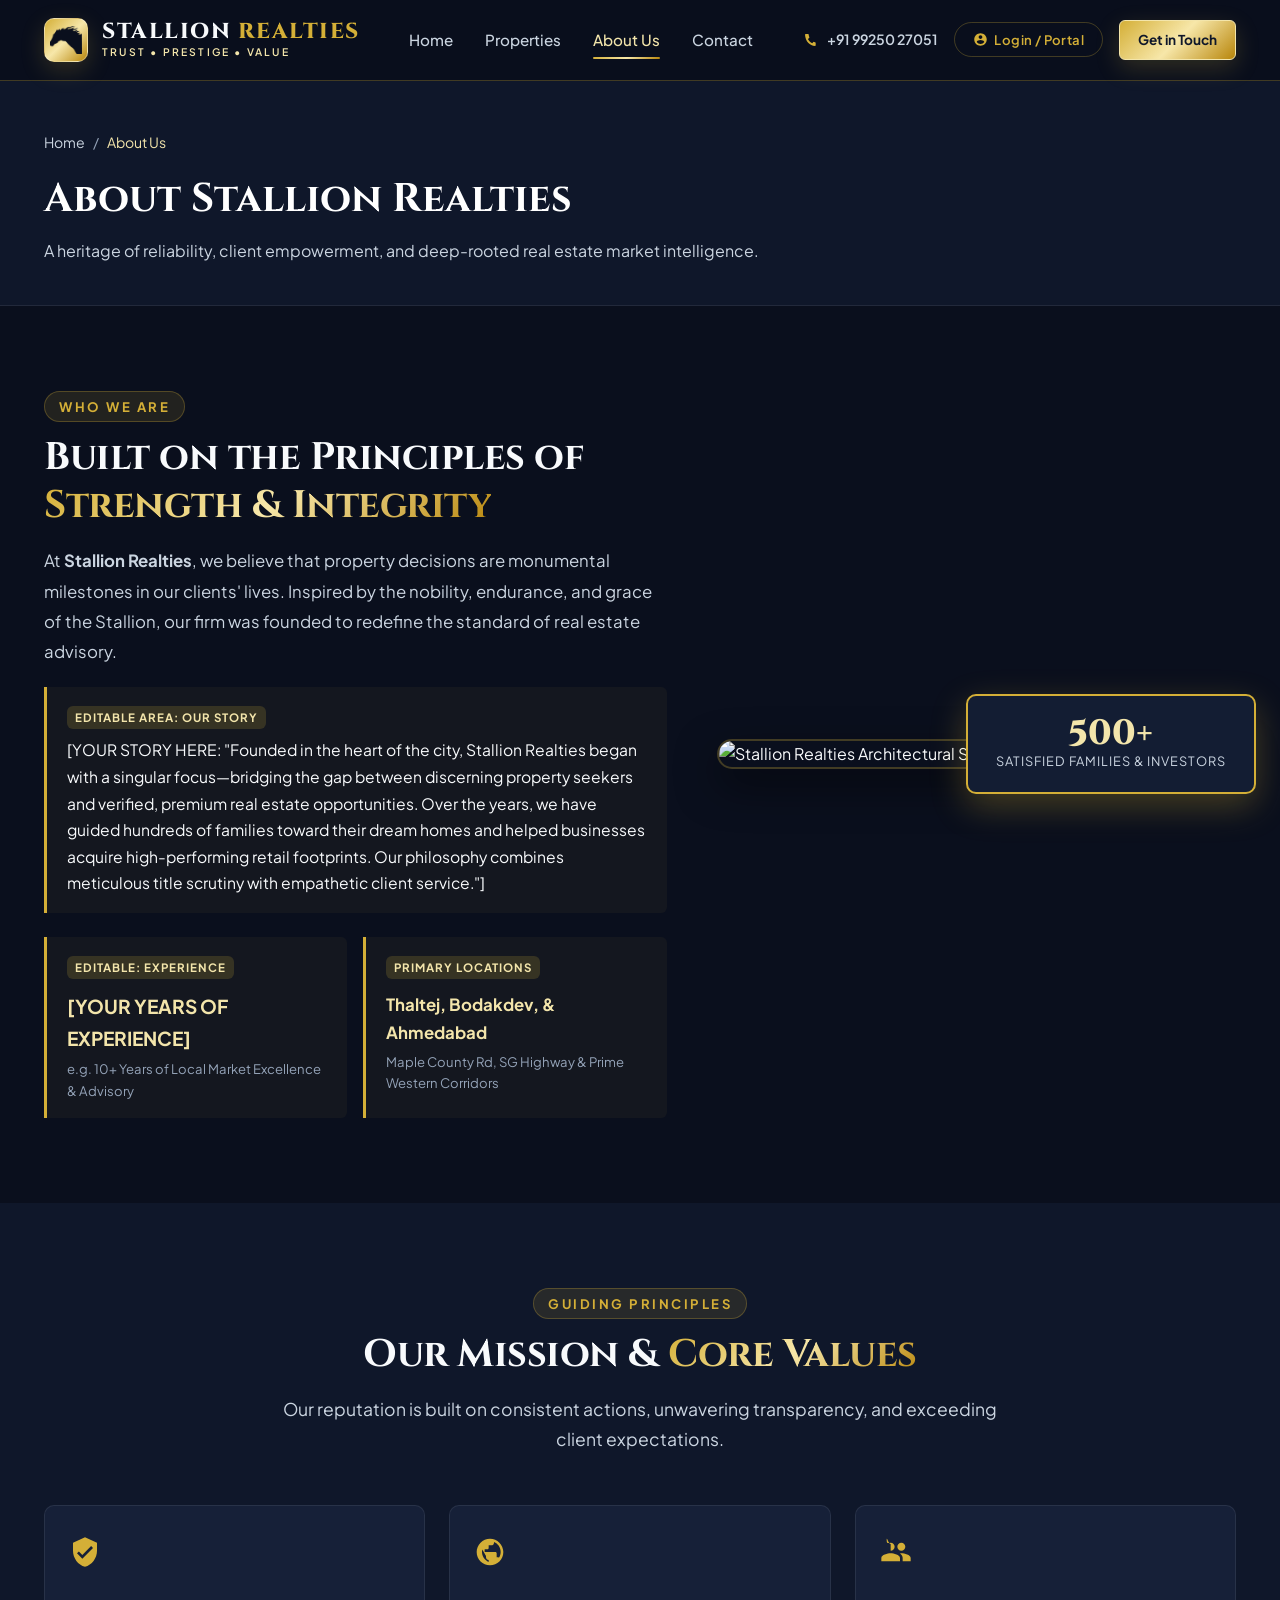
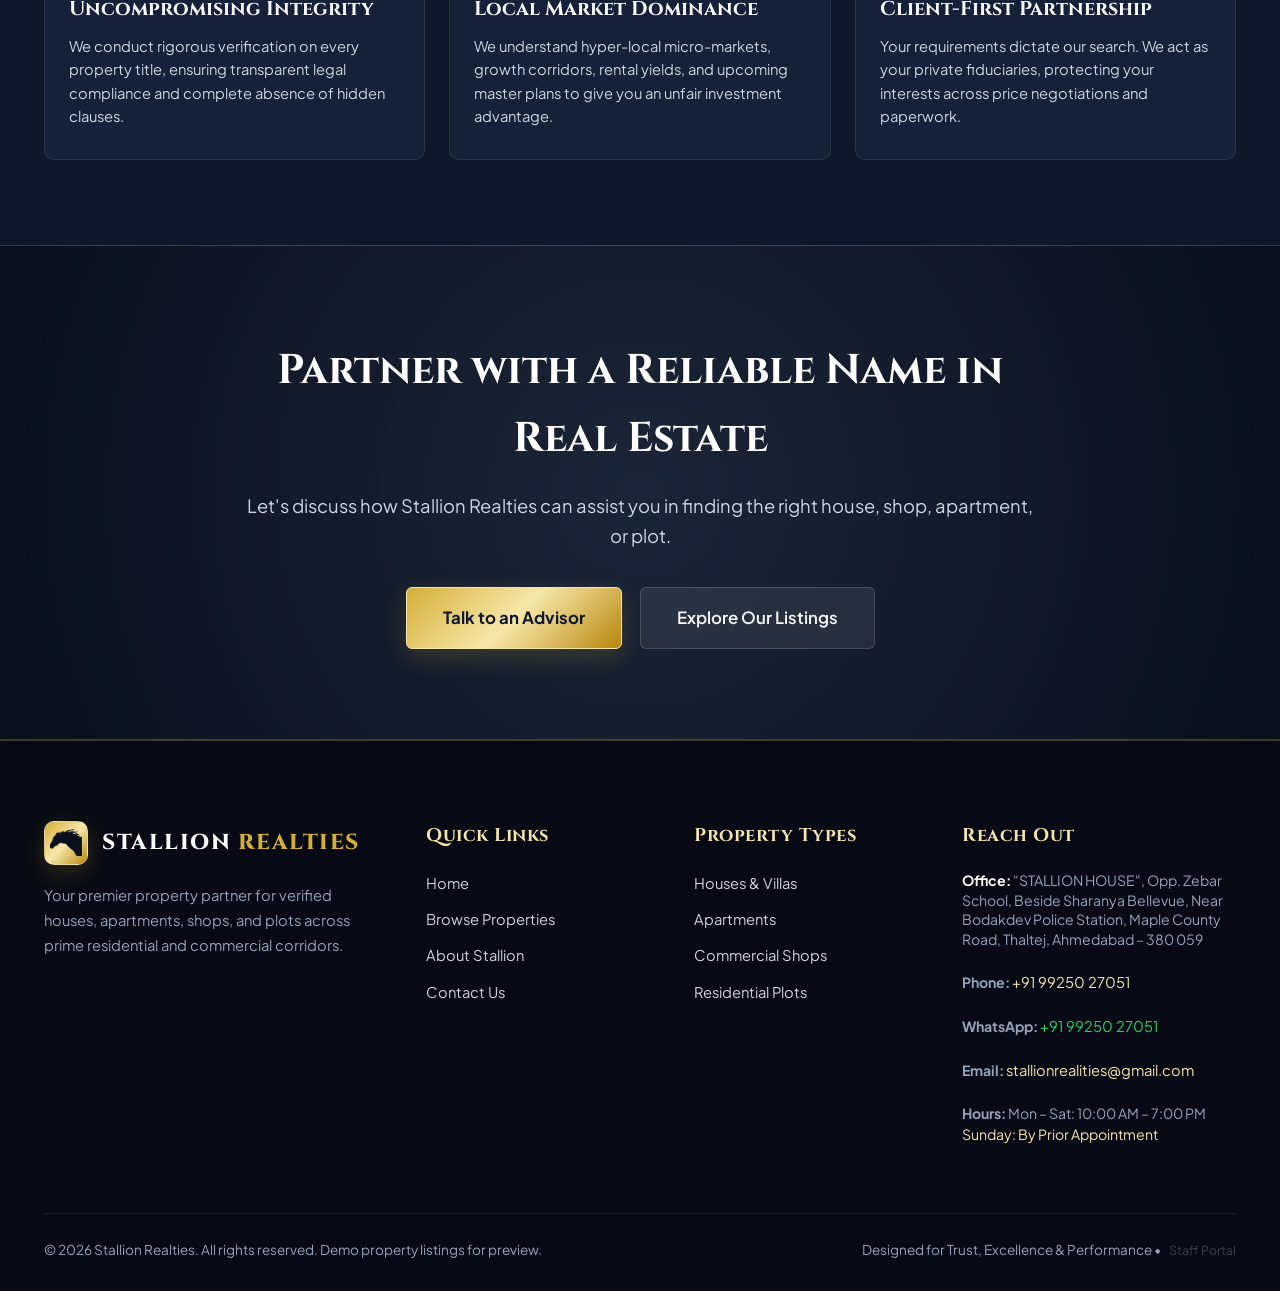
==== about.html @ 2c4fdf72 "Initial commit: Stallion Realties website and admin portal" ====
<!DOCTYPE html>
<html lang="en">
<head>
  <meta charset="UTF-8" />
  <meta name="viewport" content="width=device-width, initial-scale=1.0" />
  <title>About Us | Stallion Realties - Prestige & Trust in Real Estate</title>
  <meta name="description" content="Learn more about Stallion Realties, our founding mission, client-first values, and local real estate advisory expertise across prime residential and commercial sectors." />
  
  <link rel="stylesheet" href="css/style.css" />
  <link rel="stylesheet" href="css/responsive.css" />
</head>
<body>

  <!-- ========================================================================
       SITE HEADER / NAVIGATION
       ======================================================================== -->
  <header class="site-header">
    <div class="container header-inner">
      <a href="index.html" class="brand-logo" aria-label="Stallion Realties Home">
        <div class="logo-crest"><img src="assets/images/stallion-horse-black-clean.png" alt="Stallion Realties Horse Logo" class="logo-horse-img" /></div>
        <div class="brand-text-wrap">
          <span class="brand-name">Stallion <span>Realties</span></span>
          <span class="brand-tagline">Trust &bull; Prestige &bull; Value</span>
        </div>
      </a>

      <nav class="nav-menu" aria-label="Main Navigation">
        <a href="index.html" class="nav-link">Home</a>
        <a href="properties.html" class="nav-link">Properties</a>
        <a href="about.html" class="nav-link active">About Us</a>
        <a href="contact.html" class="nav-link">Contact</a>
      </nav>

      <div class="nav-actions">
        <a href="tel:+919925027051" class="header-phone" title="Call Stallion Realties">
          <svg viewBox="0 0 24 24"><path d="M20.01 15.38c-1.23 0-2.42-.2-3.53-.56a.977.977 0 00-1.01.24l-1.57 1.97c-2.83-1.44-5.15-3.75-6.59-6.59l1.97-1.57c.28-.27.36-.67.25-1.02A11.36 11.36 0 018.57 3.99c.07-.55-.38-1-.94-1H4.03c-.56 0-1.03.45-1 1.01C3.6 13.9 10.1 20.4 18.01 20.97c.56.03 1.01-.44 1.01-1v-3.59c0-.56-.45-1-1.01-1z"/></svg>
          <span>+91 99250 27051</span>
        </a>

        <div id="navAuthMount" style="display: inline-flex; align-items: center;"></div>

        <a href="contact.html" class="btn btn-gold btn-sm">
          Get in Touch
        </a>

        <button class="mobile-toggle" aria-label="Open mobile menu">
          <svg viewBox="0 0 24 24"><path d="M3 18h18v-2H3v2zm0-5h18v-2H3v2zm0-7v2h18V6H3z"/></svg>
        </button>
      </div>
    </div>
  </header>

  <!-- Mobile Off-Canvas Drawer -->
  <div class="drawer-overlay"></div>
  <aside class="mobile-drawer" aria-label="Mobile Navigation Drawer">
    <div class="drawer-header">
      <div class="brand-text-wrap">
        <span class="brand-name">Stallion <span>Realties</span></span>
        <span class="brand-tagline">Property Advisory</span>
      </div>
      <button class="drawer-close" aria-label="Close menu">
        <svg width="24" height="24" viewBox="0 0 24 24" fill="currentColor"><path d="M19 6.41L17.59 5 12 10.59 6.41 5 5 6.41 10.59 12 5 17.59 6.41 19 12 13.41 17.59 19 19 17.59 13.41 12z"/></svg>
      </button>
    </div>

    <nav class="drawer-links">
      <a href="index.html" class="drawer-link">Home</a>
      <a href="properties.html" class="drawer-link">Properties</a>
      <a href="about.html" class="drawer-link active">About Us</a>
      <a href="contact.html" class="drawer-link">Contact</a>
    </nav>

    <div style="margin-top: auto; padding-top: 20px; border-top: 1px solid rgba(255,255,255,0.08);">
      <a href="tel:+919925027051" class="btn btn-secondary" style="width: 100%; margin-bottom: 12px;">
        Call +91 99250 27051
      </a>
      <a href="contact.html" class="btn btn-gold" style="width: 100%;">
        Send Enquiry
      </a>
    </div>
  </aside>

  <main>
    <!-- ======================================================================
         PAGE HERO
         ====================================================================== -->
    <div class="page-hero-compact">
      <div class="container">
        <nav style="display: flex; gap: 8px; font-size: 0.88rem; color: var(--text-muted); margin-bottom: 12px;">
          <a href="index.html" style="color: var(--text-secondary);">Home</a>
          <span>/</span>
          <span style="color: var(--gold-light);">About Us</span>
        </nav>
        <h1 style="font-family: var(--font-serif); font-size: 2.5rem; font-weight: 700; color: #fff;">
          About <span class="text-gold">Stallion Realties</span>
        </h1>
        <p style="color: var(--text-secondary); max-width: 720px; margin-top: 6px;">
          A heritage of reliability, client empowerment, and deep-rooted real estate market intelligence.
        </p>
      </div>
    </div>

    <!-- ======================================================================
         FOUNDING STORY & EDITABLE AREAS
         ====================================================================== -->
    <section class="section">
      <div class="container">
        <div class="about-hero-grid">
          <!-- Text Content -->
          <div>
            <span class="section-tag">Who We Are</span>
            <h2 class="section-title">
              Built on the Principles of <span class="text-gold">Strength &amp; Integrity</span>
            </h2>
            <p style="font-size: 1.05rem; color: var(--text-secondary); line-height: 1.8; margin-bottom: 20px;">
              At <strong>Stallion Realties</strong>, we believe that property decisions are monumental milestones in our clients' lives. Inspired by the nobility, endurance, and grace of the Stallion, our firm was founded to redefine the standard of real estate advisory.
            </p>

            <!-- EDITABLE BLOCK: OUR STORY -->
            <div class="editable-highlight">
              <span class="editable-tag">Editable Area: Our Story</span>
              <p style="color: var(--text-primary); font-size: 0.98rem; line-height: 1.7;">
                <!-- [USER EDITABLE SECTION START] -->
                [YOUR STORY HERE: "Founded in the heart of the city, Stallion Realties began with a singular focus—bridging the gap between discerning property seekers and verified, premium real estate opportunities. Over the years, we have guided hundreds of families toward their dream homes and helped businesses acquire high-performing retail footprints. Our philosophy combines meticulous title scrutiny with empathetic client service."]
                <!-- [USER EDITABLE SECTION END] -->
              </p>
            </div>

            <!-- EDITABLE BLOCK: YEARS OF EXPERIENCE & SERVICE LOCATIONS -->
            <div style="display: grid; grid-template-columns: 1fr 1fr; gap: 16px; margin-top: 24px;">
              <div class="editable-highlight" style="margin: 0;">
                <span class="editable-tag">Editable: Experience</span>
                <p style="color: var(--gold-light); font-weight: 700; font-size: 1.2rem; margin: 4px 0;">
                  [YOUR YEARS OF EXPERIENCE]
                </p>
                <p style="font-size: 0.82rem; color: var(--text-muted);">
                  e.g. 10+ Years of Local Market Excellence &amp; Advisory
                </p>
              </div>

              <div class="editable-highlight" style="margin: 0;">
                <span class="editable-tag">Primary Locations</span>
                <p style="color: var(--gold-light); font-weight: 700; font-size: 1.05rem; margin: 4px 0;">
                  Thaltej, Bodakdev, &amp; Ahmedabad
                </p>
                <p style="font-size: 0.82rem; color: var(--text-muted);">
                  Maple County Rd, SG Highway &amp; Prime Western Corridors
                </p>
              </div>
            </div>
          </div>

          <!-- Image & Float Badge -->
          <div class="about-image-stack">
            <img 
              src="https://images.unsplash.com/photo-1600585154526-990dced4db0d?auto=format&fit=crop&w=1000&q=80" 
              alt="Stallion Realties Architectural Showcase" 
              class="about-image-main" 
            />
            <div class="about-badge-floating">
              <div class="stat-num">500+</div>
              <div class="stat-lbl">Satisfied Families &amp; Investors</div>
            </div>
          </div>
        </div>
      </div>
    </section>

    <!-- ======================================================================
         MISSION & CORE VALUES
         ====================================================================== -->
    <section class="section section-darker">
      <div class="container">
        <div class="section-header">
          <span class="section-tag">Guiding Principles</span>
          <h2 class="section-title">Our Mission &amp; <span class="text-gold">Core Values</span></h2>
          <p class="section-subtitle">
            Our reputation is built on consistent actions, unwavering transparency, and exceeding client expectations.
          </p>
        </div>

        <div class="values-grid">
          <!-- Value 1 -->
          <div class="value-card">
            <svg viewBox="0 0 24 24"><path d="M12 1L3 5v6c0 5.55 3.84 10.74 9 12 5.16-1.26 9-6.45 9-12V5l-9-4zm-2 16l-4-4 1.41-1.41L10 14.17l6.59-6.59L18 9l-8 8z"/></svg>
            <h3 class="value-title">Uncompromising Integrity</h3>
            <p style="font-size: 0.92rem; color: var(--text-secondary); line-height: 1.6;">
              We conduct rigorous verification on every property title, ensuring transparent legal compliance and complete absence of hidden clauses.
            </p>
          </div>

          <!-- Value 2 -->
          <div class="value-card">
            <svg viewBox="0 0 24 24"><path d="M12 2C6.48 2 2 6.48 2 12s4.48 10 10 10 10-4.48 10-10S17.52 2 12 2zm1 17.93c-3.95-.49-7-3.85-7-7.93 0-.62.08-1.21.21-1.79L9 15v1c0 1.1.9 2 2 2v1.93zm6.9-2.54c-.26-.81-1-1.39-1.9-1.39h-1v-3c0-.55-.45-1-1-1H8v-2h2c.55 0 1-.45 1-1V7h2c1.1 0 2-.9 2-2v-.41c2.93 1.19 5 4.06 5 7.41 0 2.08-.8 3.97-2.1 5.39z"/></svg>
            <h3 class="value-title">Local Market Dominance</h3>
            <p style="font-size: 0.92rem; color: var(--text-secondary); line-height: 1.6;">
              We understand hyper-local micro-markets, growth corridors, rental yields, and upcoming master plans to give you an unfair investment advantage.
            </p>
          </div>

          <!-- Value 3 -->
          <div class="value-card">
            <svg viewBox="0 0 24 24"><path d="M16 11c1.66 0 2.99-1.34 2.99-3S17.66 5 16 5c-1.66 0-3 1.34-3 3s1.34 3 3 3zm-8 0c1.66 0 2.99-1.34 2.99-3S9.66 5 8 5C6.34 5 5 6.34 5 3s1.34 3 3 3zm0 2c-2.33 0-7 1.17-7 3.5V19h14v-2.5c0-2.33-4.67-3.5-7-3.5zm8 0c-.29 0-.62.02-.97.05 1.16.84 1.97 1.97 1.97 3.45V19h6v-2.5c0-2.33-4.67-3.5-7-3.5z"/></svg>
            <h3 class="value-title">Client-First Partnership</h3>
            <p style="font-size: 0.92rem; color: var(--text-secondary); line-height: 1.6;">
              Your requirements dictate our search. We act as your private fiduciaries, protecting your interests across price negotiations and paperwork.
            </p>
          </div>
        </div>
      </div>
    </section>

    <!-- ======================================================================
         CTA / CONTACT INVITE
         ====================================================================== -->
    <section class="cta-section">
      <div class="container">
        <div class="cta-box">
          <h2 class="cta-title">Partner with a Reliable Name in Real Estate</h2>
          <p class="cta-desc">
            Let's discuss how Stallion Realties can assist you in finding the right house, shop, apartment, or plot.
          </p>
          <div class="cta-actions">
            <a href="contact.html" class="btn btn-gold btn-lg">
              Talk to an Advisor
            </a>
            <a href="properties.html" class="btn btn-secondary btn-lg">
              Explore Our Listings
            </a>
          </div>
        </div>
      </div>
    </section>
  </main>

  <!-- ========================================================================
       SITE FOOTER
       ======================================================================== -->
  <footer class="site-footer">
    <div class="container">
      <div class="footer-top">
        <div class="footer-brand">
          <a href="index.html" class="brand-logo">
            <div class="logo-crest"><img src="assets/images/stallion-horse-black-clean.png" alt="Stallion Realties Horse Logo" class="logo-horse-img" /></div>
            <div class="brand-text-wrap">
              <span class="brand-name">Stallion <span>Realties</span></span>
            </div>
          </a>
          <p>
            Your premier property partner for verified houses, apartments, shops, and plots across prime residential and commercial corridors.
          </p>
        </div>

        <div>
          <h4 class="footer-title">Quick Links</h4>
          <div class="footer-links">
            <a href="index.html">Home</a>
            <a href="properties.html">Browse Properties</a>
            <a href="about.html">About Stallion</a>
            <a href="contact.html">Contact Us</a>
          </div>
        </div>

        <div>
          <h4 class="footer-title">Property Types</h4>
          <div class="footer-links">
            <a href="properties.html?type=house">Houses &amp; Villas</a>
            <a href="properties.html?type=apartment">Apartments</a>
            <a href="properties.html?type=shop">Commercial Shops</a>
            <a href="properties.html?type=plot">Residential Plots</a>
          </div>
        </div>

        <div>
          <h4 class="footer-title">Reach Out</h4>
          <div class="footer-links" style="color: var(--text-muted); font-size: 0.88rem;">
            <p style="margin-bottom: 8px; line-height: 1.4;">
              <strong style="color: #fff;">Office:</strong> "STALLION HOUSE", Opp. Zebar School, Beside Sharanya Bellevue, Near Bodakdev Police Station, Maple County Road, Thaltej, Ahmedabad &ndash; 380 059
            </p>
            <p style="margin-bottom: 8px;"><strong>Phone:</strong> <a href="tel:+919925027051" style="color: var(--gold-light); text-decoration: none;">+91 99250 27051</a></p>
            <p style="margin-bottom: 8px;"><strong>WhatsApp:</strong> <a href="https://wa.me/919925027051" target="_blank" rel="noopener noreferrer" style="color: var(--whatsapp-green); text-decoration: none;">+91 99250 27051</a></p>
            <p style="margin-bottom: 8px;"><strong>Email:</strong> <a href="mailto:stallionrealities@gmail.com" style="color: var(--gold-light); text-decoration: none;">stallionrealities@gmail.com</a></p>
            <p style="margin-bottom: 8px; line-height: 1.5;"><strong>Hours:</strong> Mon &ndash; Sat: 10:00 AM &ndash; 7:00 PM<br/><span style="color: var(--gold-light);">Sunday: By Prior Appointment</span></p>
          </div>
        </div>
      </div>

      <div class="footer-bottom">
        <div>
          &copy; 2026 Stallion Realties. All rights reserved. Demo property listings for preview.
        </div>
        <div>
          Designed for Trust, Excellence &amp; Performance &bull; <a href="admin-login.html" class="discreet-staff-link" style="color: rgba(255,255,255,0.22); font-size: 0.78rem; text-decoration: none; margin-left: 6px;" title="Staff Access">Staff Portal</a>
        </div>
      </div>
    </div>
  </footer>

  <!-- Scripts -->
  <script src="js/properties-data.js"></script>
  <script src="js/property-storage.js"></script>
  <script src="js/auth.js"></script>
  <script src="js/user-auth.js"></script>
  <script src="js/auth-modal.js"></script>
  <script src="js/main.js"></script>
</body>
</html>
---- css/style.css ----
﻿/* ==========================================================================
   STALLION REALTIES - MASTER STYLESHEET
   Aesthetics: Deep Navy / Obsidian Base with Regal Gold Accents
   ========================================================================== */

@import url('https://fonts.googleapis.com/css2?family=Cinzel:wght@500;600;700;800&family=Plus+Jakarta+Sans:ital,wght@0,300;0,400;0,500;0,600;0,700;1,400&display=swap');

:root {
  /* Colors */
  --bg-primary: #0a0f1d;
  --bg-secondary: #0f172a;
  --bg-surface: #131d33;
  --bg-card: #162038;
  --bg-card-hover: #1c2a4a;
  --bg-glass: rgba(19, 29, 51, 0.75);
  
  /* Gold Palette (Stallion Regal Motifs) */
  --gold-primary: #d4af37;
  --gold-light: #f3e5ab;
  --gold-dark: #aa820a;
  --gold-gradient: linear-gradient(135deg, #d4af37 0%, #f7e7a9 50%, #b8860b 100%);
  --gold-glow: rgba(212, 175, 55, 0.25);
  --gold-subtle: rgba(212, 175, 55, 0.12);
  --gold-border: rgba(212, 175, 55, 0.28);
  
  /* Text */
  --text-primary: #f8fafc;
  --text-secondary: #cbd5e1;
  --text-muted: #94a3b8;
  --text-dark: #0f172a;
  
  /* Accents */
  --accent-blue: #3b82f6;
  --accent-green: #10b981;
  --accent-red: #ef4444;
  --whatsapp-green: #25d366;
  --whatsapp-hover: #20ba59;
  
  /* Typography */
  --font-serif: 'Cinzel', Georgia, serif;
  --font-sans: 'Plus Jakarta Sans', -apple-system, BlinkMacSystemFont, 'Segoe UI', Roboto, sans-serif;
  
  /* Spacing & Layout */
  --container-max: 1240px;
  --radius-sm: 6px;
  --radius-md: 10px;
  --radius-lg: 16px;
  --radius-xl: 24px;
  --radius-full: 9999px;
  
  /* Shadows & Elevation */
  --shadow-sm: 0 2px 8px rgba(0, 0, 0, 0.2);
  --shadow-md: 0 8px 24px rgba(0, 0, 0, 0.35);
  --shadow-lg: 0 16px 40px rgba(0, 0, 0, 0.5);
  --shadow-gold: 0 8px 25px rgba(212, 175, 55, 0.2);
  --shadow-gold-lg: 0 12px 35px rgba(212, 175, 55, 0.3);
  
  /* Transitions */
  --transition-fast: 0.2s cubic-bezier(0.4, 0, 0.2, 1);
  --transition-normal: 0.3s cubic-bezier(0.4, 0, 0.2, 1);
  --transition-slow: 0.5s cubic-bezier(0.4, 0, 0.2, 1);
}

/* ==========================================================================
   CSS RESET & BASE STYLES
   ========================================================================== */
*, *::before, *::after {
  box-sizing: border-box;
  margin: 0;
  padding: 0;
}

html {
  scroll-behavior: smooth;
  font-size: 16px;
  color-scheme: dark;
}

body {
  font-family: var(--font-sans);
  background-color: var(--bg-primary);
  color: var(--text-primary);
  line-height: 1.65;
  overflow-x: hidden;
  min-height: 100vh;
  display: flex;
  flex-direction: column;
}

main {
  flex: 1;
}

img {
  max-width: 100%;
  height: auto;
  display: block;
}

a {
  color: inherit;
  text-decoration: none;
  transition: color var(--transition-fast);
}

button, input, select, textarea {
  font-family: inherit;
  font-size: 1rem;
  color: inherit;
}

button {
  cursor: pointer;
  border: none;
  background: none;
}

ul, ol {
  list-style: none;
}

/* Container */
.container {
  width: 100%;
  max-width: var(--container-max);
  margin-left: auto;
  margin-right: auto;
  padding-left: 24px;
  padding-right: 24px;
}

/* Section Common */
.section {
  padding: 85px 0;
  position: relative;
}

.section-darker {
  background-color: var(--bg-secondary);
}

.section-header {
  text-align: center;
  max-width: 760px;
  margin: 0 auto 50px;
}

.section-tag {
  display: inline-block;
  font-size: 0.82rem;
  font-weight: 700;
  text-transform: uppercase;
  letter-spacing: 2.5px;
  color: var(--gold-primary);
  margin-bottom: 12px;
  padding: 4px 14px;
  background: var(--gold-subtle);
  border: 1px solid var(--gold-border);
  border-radius: var(--radius-full);
}

.section-title {
  font-family: var(--font-serif);
  font-size: 2.4rem;
  font-weight: 700;
  line-height: 1.25;
  color: var(--text-primary);
  margin-bottom: 16px;
  letter-spacing: -0.5px;
}

.section-title .text-gold {
  background: var(--gold-gradient);
  -webkit-background-clip: text;
  -webkit-text-fill-color: transparent;
}

.section-subtitle {
  font-size: 1.1rem;
  color: var(--text-secondary);
  line-height: 1.7;
}

/* ==========================================================================
   BUTTONS & BADGES
   ========================================================================== */
.btn {
  display: inline-flex;
  align-items: center;
  justify-content: center;
  gap: 10px;
  font-weight: 600;
  font-size: 0.95rem;
  padding: 13px 28px;
  border-radius: var(--radius-sm);
  transition: all var(--transition-normal);
  text-decoration: none;
  white-space: nowrap;
}

.btn-gold {
  background: var(--gold-gradient);
  color: var(--text-dark);
  font-weight: 700;
  box-shadow: var(--shadow-gold);
  border: 1px solid var(--gold-light);
}

.btn-gold:hover {
  transform: translateY(-2px);
  box-shadow: var(--shadow-gold-lg);
  filter: brightness(1.08);
  color: #000;
}

.btn-outline-gold {
  background: transparent;
  color: var(--gold-primary);
  border: 1.5px solid var(--gold-primary);
}

.btn-outline-gold:hover {
  background: var(--gold-subtle);
  color: #fff;
  border-color: var(--gold-light);
  transform: translateY(-2px);
}

.btn-secondary {
  background: rgba(255, 255, 255, 0.08);
  color: var(--text-primary);
  border: 1px solid rgba(255, 255, 255, 0.15);
}

.btn-secondary:hover {
  background: rgba(255, 255, 255, 0.14);
  transform: translateY(-2px);
  color: #fff;
}

.btn-whatsapp {
  background: var(--whatsapp-green);
  color: #ffffff;
  font-weight: 700;
  box-shadow: 0 4px 15px rgba(37, 211, 102, 0.35);
}

.btn-whatsapp:hover {
  background: var(--whatsapp-hover);
  box-shadow: 0 6px 20px rgba(37, 211, 102, 0.5);
  transform: translateY(-2px);
  color: #fff;
}

.btn-sm {
  padding: 8px 18px;
  font-size: 0.85rem;
}

.btn-lg {
  padding: 16px 36px;
  font-size: 1.05rem;
}

/* Badges */
.badge {
  display: inline-flex;
  align-items: center;
  gap: 6px;
  padding: 4px 10px;
  border-radius: var(--radius-sm);
  font-size: 0.75rem;
  font-weight: 600;
  text-transform: uppercase;
  letter-spacing: 0.5px;
}

.badge-demo {
  background: rgba(239, 68, 68, 0.15);
  color: #fca5a5;
  border: 1px solid rgba(239, 68, 68, 0.35);
}

.badge-status-sale {
  background: rgba(212, 175, 55, 0.18);
  color: #f7e7a9;
  border: 1px solid rgba(212, 175, 55, 0.45);
}

.badge-status-rent {
  background: rgba(59, 130, 246, 0.18);
  color: #93c5fd;
  border: 1px solid rgba(59, 130, 246, 0.45);
}

.badge-type {
  background: rgba(255, 255, 255, 0.1);
  color: var(--text-secondary);
  border: 1px solid rgba(255, 255, 255, 0.15);
}

/* Availability Status Badges */
.badge-avail-available {
  background: rgba(16, 185, 129, 0.18);
  color: #6ee7b7;
  border: 1px solid rgba(16, 185, 129, 0.45);
}

.badge-avail-sold {
  background: rgba(239, 68, 68, 0.25);
  color: #fca5a5;
  border: 1px solid rgba(239, 68, 68, 0.5);
}

.badge-avail-rented {
  background: rgba(168, 85, 247, 0.22);
  color: #d8b4fe;
  border: 1px solid rgba(168, 85, 247, 0.45);
}

.badge-avail-coming-soon {
  background: rgba(245, 158, 11, 0.22);
  color: #fcd34d;
  border: 1px solid rgba(245, 158, 11, 0.5);
}

/* ==========================================================================
   NAVIGATION BAR
   ========================================================================== */
.site-header {
  position: sticky;
  top: 0;
  z-index: 1000;
  background: rgba(10, 15, 29, 0.88);
  backdrop-filter: blur(14px);
  -webkit-backdrop-filter: blur(14px);
  border-bottom: 1px solid var(--gold-border);
  transition: all var(--transition-normal);
}

.header-inner {
  display: flex;
  align-items: center;
  justify-content: space-between;
  height: 80px;
}

/* Brand Logo */
.brand-logo {
  display: flex;
  align-items: center;
  gap: 14px;
  text-decoration: none;
}

.logo-crest {
  width: 44px;
  height: 44px;
  background: var(--gold-gradient);
  border-radius: var(--radius-md);
  display: flex;
  align-items: center;
  justify-content: center;
  box-shadow: var(--shadow-gold);
  border: 1px solid rgba(255, 255, 255, 0.3);
  flex-shrink: 0;
}

.logo-crest svg {
  width: 26px;
  height: 26px;
  fill: var(--text-dark);
}

.logo-crest img,
.logo-horse-img {
  width: 32px;
  height: auto;
  max-height: 28px;
  object-fit: contain;
  display: block;
}

.brand-text-wrap {
  display: flex;
  flex-direction: column;
}

.brand-name {
  font-family: var(--font-serif);
  font-size: 1.35rem;
  font-weight: 800;
  letter-spacing: 1.5px;
  color: var(--text-primary);
  line-height: 1.1;
  text-transform: uppercase;
}

.brand-name span {
  color: var(--gold-primary);
}

.brand-tagline {
  font-size: 0.65rem;
  text-transform: uppercase;
  letter-spacing: 2.2px;
  color: var(--gold-light);
  font-weight: 600;
}

/* Nav Menu */
.nav-menu {
  display: flex;
  align-items: center;
  gap: 32px;
}

.nav-link {
  font-size: 0.95rem;
  font-weight: 500;
  color: var(--text-secondary);
  position: relative;
  padding: 6px 0;
  transition: color var(--transition-fast);
}

.nav-link:hover, .nav-link.active {
  color: var(--gold-light);
}

.nav-link::after {
  content: '';
  position: absolute;
  bottom: 0;
  left: 0;
  width: 0;
  height: 2px;
  background: var(--gold-gradient);
  transition: width var(--transition-normal);
  border-radius: var(--radius-full);
}

.nav-link:hover::after, .nav-link.active::after {
  width: 100%;
}

.nav-actions {
  display: flex;
  align-items: center;
  gap: 16px;
}

.header-phone {
  display: flex;
  align-items: center;
  gap: 8px;
  font-size: 0.88rem;
  color: var(--text-secondary);
  font-weight: 600;
}

.header-phone svg {
  width: 16px;
  height: 16px;
  fill: var(--gold-primary);
}

.header-phone:hover {
  color: var(--gold-light);
}

/* Hamburger button (Mobile) */
.mobile-toggle {
  display: none;
  background: none;
  border: 1px solid rgba(255, 255, 255, 0.15);
  border-radius: var(--radius-sm);
  padding: 8px;
  color: var(--text-primary);
}

.mobile-toggle svg {
  width: 24px;
  height: 24px;
  fill: currentColor;
}

/* Mobile Off-canvas Drawer */
.mobile-drawer {
  position: fixed;
  top: 0;
  right: -100%;
  width: 80%;
  max-width: 360px;
  height: 100vh;
  background: var(--bg-surface);
  border-left: 1px solid var(--gold-border);
  box-shadow: var(--shadow-lg);
  z-index: 2000;
  padding: 30px 24px;
  display: flex;
  flex-direction: column;
  transition: right var(--transition-normal);
  overflow-y: auto;
}

.mobile-drawer.open {
  right: 0;
}

.drawer-overlay {
  position: fixed;
  inset: 0;
  background: rgba(0, 0, 0, 0.7);
  backdrop-filter: blur(4px);
  z-index: 1999;
  opacity: 0;
  pointer-events: none;
  transition: opacity var(--transition-normal);
}

.drawer-overlay.open {
  opacity: 1;
  pointer-events: auto;
}

.drawer-header {
  display: flex;
  align-items: center;
  justify-content: space-between;
  margin-bottom: 30px;
  padding-bottom: 16px;
  border-bottom: 1px solid rgba(255, 255, 255, 0.1);
}

.drawer-close {
  padding: 6px;
  color: var(--text-secondary);
}

.drawer-links {
  display: flex;
  flex-direction: column;
  gap: 18px;
  margin-bottom: 32px;
}

.drawer-link {
  font-size: 1.1rem;
  font-weight: 600;
  color: var(--text-secondary);
  padding: 8px 0;
  border-bottom: 1px solid rgba(255, 255, 255, 0.05);
}

.drawer-link.active, .drawer-link:hover {
  color: var(--gold-light);
}

/* ==========================================================================
   HERO SECTION (HOME)
   ========================================================================== */
.hero {
  position: relative;
  min-height: 88vh;
  display: flex;
  align-items: center;
  padding: 100px 0 80px;
  background: radial-gradient(circle at 50% 20%, rgba(21, 32, 56, 0.8) 0%, rgba(10, 15, 29, 0.98) 75%),
              url('https://images.unsplash.com/photo-1600585154340-be6161a56a0c?auto=format&fit=crop&w=2000&q=80') center/cover no-repeat;
  background-attachment: scroll;
}

.hero::before {
  content: '';
  position: absolute;
  inset: 0;
  background: linear-gradient(180deg, rgba(10, 15, 29, 0.75) 0%, rgba(10, 15, 29, 0.95) 100%);
}

.hero-content {
  position: relative;
  z-index: 2;
  text-align: center;
  max-width: 960px;
  margin: 0 auto;
}

.hero-badge {
  display: inline-flex;
  align-items: center;
  gap: 8px;
  background: rgba(212, 175, 55, 0.12);
  border: 1px solid var(--gold-border);
  padding: 6px 18px;
  border-radius: var(--radius-full);
  color: var(--gold-light);
  font-size: 0.85rem;
  font-weight: 600;
  margin-bottom: 24px;
  letter-spacing: 1px;
}

.hero-badge svg {
  width: 14px;
  height: 14px;
  fill: var(--gold-primary);
}

.hero-title {
  font-family: var(--font-serif);
  font-size: 3.6rem;
  font-weight: 800;
  line-height: 1.18;
  color: #ffffff;
  margin-bottom: 20px;
  letter-spacing: -0.5px;
}

.hero-title .highlight-gold {
  background: var(--gold-gradient);
  -webkit-background-clip: text;
  -webkit-text-fill-color: transparent;
  display: inline-block;
}

.hero-subtitle {
  font-size: 1.3rem;
  color: var(--text-secondary);
  margin-bottom: 45px;
  font-weight: 400;
  max-width: 720px;
  margin-left: auto;
  margin-right: auto;
}

/* ==========================================================================
   PROPERTY SEARCH COMPONENT (HERO & CATALOG)
   ========================================================================== */
.search-widget {
  background: var(--bg-surface);
  border: 1px solid var(--gold-border);
  border-radius: var(--radius-lg);
  padding: 24px;
  box-shadow: var(--shadow-lg), 0 0 40px rgba(0, 0, 0, 0.6);
  position: relative;
  z-index: 5;
}

.search-tabs {
  display: flex;
  gap: 8px;
  margin-bottom: 20px;
  border-bottom: 1px solid rgba(255, 255, 255, 0.08);
  padding-bottom: 14px;
}

.search-tab-btn {
  padding: 8px 24px;
  font-weight: 600;
  font-size: 0.95rem;
  border-radius: var(--radius-sm);
  color: var(--text-secondary);
  transition: all var(--transition-fast);
}

.search-tab-btn.active {
  background: var(--gold-gradient);
  color: var(--text-dark);
  font-weight: 700;
  box-shadow: var(--shadow-gold);
}

.search-form-grid {
  display: grid;
  grid-template-columns: 1.2fr 1.4fr 1.2fr auto;
  gap: 16px;
  align-items: center;
}

.search-field-group {
  display: flex;
  flex-direction: column;
  gap: 6px;
  text-align: left;
}

.search-label {
  font-size: 0.78rem;
  font-weight: 600;
  text-transform: uppercase;
  letter-spacing: 1px;
  color: var(--gold-light);
}

.search-input-wrap {
  position: relative;
  display: flex;
  align-items: center;
}

.search-input-wrap svg {
  position: absolute;
  left: 14px;
  width: 18px;
  height: 18px;
  fill: var(--gold-primary);
  pointer-events: none;
}

.search-control {
  width: 100%;
  background: rgba(10, 15, 29, 0.75);
  border: 1px solid rgba(255, 255, 255, 0.14);
  border-radius: var(--radius-sm);
  padding: 12px 14px 12px 42px;
  color: #fff;
  font-size: 0.95rem;
  transition: border-color var(--transition-fast), box-shadow var(--transition-fast);
}

.search-control:focus {
  outline: none;
  border-color: var(--gold-primary);
  box-shadow: 0 0 0 3px rgba(212, 175, 55, 0.2);
}

.search-control option {
  background: var(--bg-card);
  color: #fff;
}

.search-btn {
  height: 48px;
  padding: 0 32px;
  margin-top: 22px;
}

/* ==========================================================================
   PROPERTY CARDS & GRID
   ========================================================================== */
.properties-grid {
  display: grid;
  grid-template-columns: repeat(3, 1fr);
  gap: 30px;
}

.property-card {
  background: var(--bg-card);
  border: 1px solid rgba(255, 255, 255, 0.08);
  border-radius: var(--radius-md);
  overflow: hidden;
  display: flex;
  flex-direction: column;
  transition: transform var(--transition-normal), border-color var(--transition-normal), box-shadow var(--transition-normal);
  position: relative;
}

.property-card:hover {
  transform: translateY(-6px);
  border-color: var(--gold-border);
  box-shadow: var(--shadow-lg), 0 10px 30px rgba(0, 0, 0, 0.5);
}

.card-image-wrap {
  position: relative;
  aspect-ratio: 16 / 10;
  overflow: hidden;
  background: #0f172a;
}

.card-image {
  width: 100%;
  height: 100%;
  object-fit: cover;
  transition: transform 0.6s cubic-bezier(0.2, 0, 0.2, 1);
}

.property-card:hover .card-image {
  transform: scale(1.06);
}

.card-badges-top {
  position: absolute;
  top: 14px;
  left: 14px;
  right: 14px;
  display: flex;
  justify-content: space-between;
  align-items: center;
  z-index: 2;
  pointer-events: none;
}

.card-badges-top > * {
  pointer-events: auto;
}

.card-price-tag {
  position: absolute;
  bottom: 12px;
  left: 14px;
  background: rgba(10, 15, 29, 0.9);
  backdrop-filter: blur(8px);
  border: 1px solid var(--gold-border);
  padding: 6px 14px;
  border-radius: var(--radius-sm);
  z-index: 2;
}

.price-main {
  font-family: var(--font-serif);
  font-size: 1.25rem;
  font-weight: 700;
  color: var(--gold-light);
}

.card-body {
  padding: 22px;
  display: flex;
  flex-direction: column;
  flex: 1;
}

.card-title {
  font-size: 1.2rem;
  font-weight: 700;
  color: var(--text-primary);
  margin-bottom: 8px;
  line-height: 1.35;
}

.card-title a:hover {
  color: var(--gold-light);
}

.card-location {
  display: flex;
  align-items: center;
  gap: 6px;
  font-size: 0.88rem;
  color: var(--text-muted);
  margin-bottom: 18px;
}

.card-location svg {
  width: 14px;
  height: 14px;
  fill: var(--gold-primary);
  flex-shrink: 0;
}

.card-specs {
  display: grid;
  grid-template-columns: repeat(3, 1fr);
  gap: 12px;
  padding: 14px 0;
  border-top: 1px solid rgba(255, 255, 255, 0.08);
  border-bottom: 1px solid rgba(255, 255, 255, 0.08);
  margin-bottom: 20px;
}

.spec-item {
  display: flex;
  flex-direction: column;
  align-items: center;
  text-align: center;
}

.spec-item svg {
  width: 18px;
  height: 18px;
  fill: var(--gold-primary);
  margin-bottom: 4px;
}

.spec-val {
  font-size: 0.85rem;
  font-weight: 600;
  color: var(--text-secondary);
}

.spec-lbl {
  font-size: 0.7rem;
  color: var(--text-muted);
  text-transform: uppercase;
}

.card-footer {
  display: flex;
  align-items: center;
  justify-content: space-between;
  margin-top: auto;
}

.card-prop-type {
  font-size: 0.8rem;
  font-weight: 600;
  color: var(--text-muted);
  text-transform: capitalize;
}

/* ==========================================================================
   WHY CHOOSE STALLION REALTIES
   ========================================================================== */
.features-grid {
  display: grid;
  grid-template-columns: repeat(4, 1fr);
  gap: 24px;
}

.feature-box {
  background: var(--bg-surface);
  border: 1px solid rgba(255, 255, 255, 0.06);
  border-radius: var(--radius-md);
  padding: 36px 24px;
  text-align: center;
  transition: all var(--transition-normal);
  position: relative;
  overflow: hidden;
}

.feature-box::before {
  content: '';
  position: absolute;
  top: 0;
  left: 0;
  right: 0;
  height: 3px;
  background: var(--gold-gradient);
  opacity: 0;
  transition: opacity var(--transition-normal);
}

.feature-box:hover {
  transform: translateY(-6px);
  border-color: var(--gold-border);
  box-shadow: var(--shadow-gold);
}

.feature-box:hover::before {
  opacity: 1;
}

.feature-icon-wrap {
  width: 64px;
  height: 64px;
  margin: 0 auto 20px;
  border-radius: 50%;
  background: var(--gold-subtle);
  border: 1px solid var(--gold-border);
  display: flex;
  align-items: center;
  justify-content: center;
  transition: transform var(--transition-normal);
}

.feature-box:hover .feature-icon-wrap {
  transform: scale(1.1);
}

.feature-icon-wrap svg {
  width: 28px;
  height: 28px;
  fill: var(--gold-primary);
}

.feature-title {
  font-family: var(--font-serif);
  font-size: 1.2rem;
  font-weight: 700;
  color: var(--text-primary);
  margin-bottom: 12px;
}

.feature-desc {
  font-size: 0.9rem;
  color: var(--text-secondary);
  line-height: 1.6;
}

/* ==========================================================================
   TESTIMONIALS (SAMPLE CONTENT)
   ========================================================================== */
.testimonials-grid {
  display: grid;
  grid-template-columns: repeat(3, 1fr);
  gap: 30px;
}

.testimonial-card {
  background: var(--bg-card);
  border: 1px solid rgba(255, 255, 255, 0.08);
  border-radius: var(--radius-md);
  padding: 32px;
  position: relative;
  display: flex;
  flex-direction: column;
}

.testimonial-badge {
  align-self: flex-start;
  margin-bottom: 16px;
}

.testimonial-stars {
  display: flex;
  gap: 4px;
  margin-bottom: 16px;
}

.testimonial-stars svg {
  width: 16px;
  height: 16px;
  fill: var(--gold-primary);
}

.testimonial-text {
  font-size: 0.98rem;
  color: var(--text-secondary);
  font-style: italic;
  line-height: 1.7;
  margin-bottom: 24px;
  flex: 1;
}

.testimonial-user {
  display: flex;
  align-items: center;
  gap: 14px;
  border-top: 1px solid rgba(255, 255, 255, 0.08);
  padding-top: 18px;
}

.user-avatar {
  width: 46px;
  height: 46px;
  border-radius: 50%;
  border: 2px solid var(--gold-primary);
  object-fit: cover;
}

.user-details h4 {
  font-size: 0.95rem;
  font-weight: 700;
  color: var(--text-primary);
}

.user-details span {
  font-size: 0.8rem;
  color: var(--gold-light);
}

/* ==========================================================================
   CTA BANNER
   ========================================================================== */
.cta-section {
  position: relative;
  padding: 90px 0;
  background: radial-gradient(circle at center, rgba(30, 41, 59, 0.85) 0%, rgba(10, 15, 29, 0.98) 100%),
              url('https://images.unsplash.com/photo-1600607687939-ce8a6c25118c?auto=format&fit=crop&w=1800&q=80') center/cover no-repeat;
  border-top: 1px solid var(--gold-border);
  border-bottom: 1px solid var(--gold-border);
}

.cta-box {
  text-align: center;
  max-width: 800px;
  margin: 0 auto;
}

.cta-title {
  font-family: var(--font-serif);
  font-size: 2.6rem;
  font-weight: 700;
  color: #fff;
  margin-bottom: 18px;
}

.cta-desc {
  font-size: 1.15rem;
  color: var(--text-secondary);
  margin-bottom: 35px;
}

.cta-actions {
  display: flex;
  justify-content: center;
  gap: 18px;
  flex-wrap: wrap;
}

/* ==========================================================================
   CATALOG PAGE (PROPERTIES.HTML) SPECIFIC
   ========================================================================== */
.page-hero-compact {
  padding: 50px 0 40px;
  background: var(--bg-secondary);
  border-bottom: 1px solid rgba(255, 255, 255, 0.08);
}

.filter-bar-container {
  background: var(--bg-card);
  border: 1px solid var(--gold-border);
  border-radius: var(--radius-md);
  padding: 24px;
  margin-bottom: 40px;
  box-shadow: var(--shadow-md);
}

.filter-grid {
  display: grid;
  grid-template-columns: repeat(auto-fit, minmax(170px, 1fr)) auto;
  gap: 14px;
  align-items: flex-end;
}

.catalog-header-meta {
  display: flex;
  justify-content: space-between;
  align-items: center;
  margin-bottom: 24px;
  padding-bottom: 12px;
  border-bottom: 1px solid rgba(255, 255, 255, 0.06);
}

.results-count {
  font-size: 0.95rem;
  color: var(--text-secondary);
}

.results-count strong {
  color: var(--gold-light);
}

.no-results-box {
  grid-column: 1 / -1;
  text-align: center;
  padding: 70px 20px;
  background: var(--bg-surface);
  border: 1px dashed var(--gold-border);
  border-radius: var(--radius-md);
}

.no-results-box svg {
  width: 48px;
  height: 48px;
  fill: var(--gold-primary);
  margin-bottom: 16px;
}

.no-results-box h3 {
  font-family: var(--font-serif);
  font-size: 1.5rem;
  margin-bottom: 8px;
}

/* ==========================================================================
   PROPERTY DETAILS PAGE (PROPERTY-DETAILS.HTML)
   ========================================================================== */
.details-layout {
  display: grid;
  grid-template-columns: 1fr 380px;
  gap: 40px;
  margin-top: 30px;
}

/* Photo Gallery */
.gallery-section {
  margin-bottom: 40px;
}

.gallery-main-view {
  aspect-ratio: 16 / 9;
  border-radius: var(--radius-md);
  overflow: hidden;
  background: #000;
  border: 1px solid var(--gold-border);
  position: relative;
}

.gallery-main-img {
  width: 100%;
  height: 100%;
  object-fit: cover;
  transition: opacity 0.3s ease;
}

.gallery-thumbs {
  display: grid;
  grid-template-columns: repeat(5, 1fr);
  gap: 12px;
  margin-top: 14px;
}

.thumb-item {
  aspect-ratio: 16 / 10;
  border-radius: var(--radius-sm);
  overflow: hidden;
  cursor: pointer;
  border: 2px solid transparent;
  transition: all var(--transition-fast);
  background: #0f172a;
}

.thumb-item img {
  width: 100%;
  height: 100%;
  object-fit: cover;
  opacity: 0.65;
  transition: opacity var(--transition-fast);
}

.thumb-item.active, .thumb-item:hover {
  border-color: var(--gold-primary);
}

.thumb-item.active img, .thumb-item:hover img {
  opacity: 1;
}

/* Details Info Block */
.details-header-card {
  margin-bottom: 30px;
}

.details-title {
  font-family: var(--font-serif);
  font-size: 2.2rem;
  font-weight: 700;
  line-height: 1.25;
  margin: 12px 0;
}

.details-location {
  display: flex;
  align-items: center;
  gap: 8px;
  font-size: 1.05rem;
  color: var(--text-muted);
}

.details-location svg {
  width: 18px;
  height: 18px;
  fill: var(--gold-primary);
}

.details-specs-bar {
  display: grid;
  grid-template-columns: repeat(4, 1fr);
  gap: 16px;
  background: var(--bg-surface);
  border: 1px solid var(--gold-border);
  border-radius: var(--radius-md);
  padding: 20px;
  margin: 30px 0;
}

.details-spec-item {
  display: flex;
  align-items: center;
  gap: 14px;
}

.details-spec-icon {
  width: 44px;
  height: 44px;
  background: var(--gold-subtle);
  border-radius: var(--radius-sm);
  display: flex;
  align-items: center;
  justify-content: center;
  flex-shrink: 0;
}

.details-spec-icon svg {
  width: 22px;
  height: 22px;
  fill: var(--gold-primary);
}

.details-spec-text span {
  display: block;
  font-size: 0.75rem;
  color: var(--text-muted);
  text-transform: uppercase;
}

.details-spec-text strong {
  font-size: 1rem;
  color: var(--text-primary);
}

.details-content-block {
  background: var(--bg-card);
  border: 1px solid rgba(255, 255, 255, 0.08);
  border-radius: var(--radius-md);
  padding: 30px;
  margin-bottom: 30px;
}

.details-block-title {
  font-family: var(--font-serif);
  font-size: 1.4rem;
  margin-bottom: 18px;
  padding-bottom: 12px;
  border-bottom: 1px solid rgba(255, 255, 255, 0.08);
  color: var(--gold-light);
}

.features-list {
  display: grid;
  grid-template-columns: repeat(2, 1fr);
  gap: 14px;
}

.feature-check-item {
  display: flex;
  align-items: center;
  gap: 10px;
  font-size: 0.95rem;
  color: var(--text-secondary);
}

.feature-check-item svg {
  width: 18px;
  height: 18px;
  fill: var(--gold-primary);
  flex-shrink: 0;
}

/* Sticky Enquiry Sidebar */
.enquiry-sidebar {
  position: sticky;
  top: 100px;
  align-self: start;
}

.enquiry-card {
  background: var(--bg-surface);
  border: 1.5px solid var(--gold-border);
  border-radius: var(--radius-lg);
  padding: 28px;
  box-shadow: var(--shadow-lg), var(--shadow-gold);
}

.enquiry-price-box {
  margin-bottom: 24px;
  padding-bottom: 18px;
  border-bottom: 1px solid rgba(255, 255, 255, 0.08);
}

.enquiry-price-label {
  font-size: 0.8rem;
  text-transform: uppercase;
  letter-spacing: 1px;
  color: var(--text-muted);
}

.enquiry-price-val {
  font-family: var(--font-serif);
  font-size: 2.2rem;
  font-weight: 800;
  color: var(--gold-light);
  line-height: 1.1;
}

.enquiry-price-sqft {
  font-size: 0.88rem;
  color: var(--text-muted);
  margin-top: 4px;
}

.enquiry-actions {
  display: flex;
  flex-direction: column;
  gap: 12px;
  margin-bottom: 24px;
}

.quick-enquiry-form {
  display: flex;
  flex-direction: column;
  gap: 14px;
}

.form-field {
  display: flex;
  flex-direction: column;
  gap: 6px;
}

.form-field label {
  font-size: 0.82rem;
  font-weight: 600;
  color: var(--text-secondary);
}

.form-input {
  background: var(--bg-secondary);
  border: 1px solid rgba(255, 255, 255, 0.12);
  border-radius: var(--radius-sm);
  padding: 11px 14px;
  color: #fff;
  font-size: 0.92rem;
  transition: border-color var(--transition-fast);
}

.form-input:focus {
  outline: none;
  border-color: var(--gold-primary);
}

/* ==========================================================================
   ABOUT US PAGE SPECIFIC
   ========================================================================== */
.about-hero-grid {
  display: grid;
  grid-template-columns: 1.2fr 1fr;
  gap: 50px;
  align-items: center;
}

.about-image-stack {
  position: relative;
}

.about-image-main {
  border-radius: var(--radius-lg);
  border: 2px solid var(--gold-border);
  box-shadow: var(--shadow-lg);
}

.about-badge-floating {
  position: absolute;
  bottom: -25px;
  right: -20px;
  background: var(--bg-surface);
  border: 2px solid var(--gold-primary);
  border-radius: var(--radius-md);
  padding: 20px 28px;
  box-shadow: var(--shadow-gold-lg);
  text-align: center;
}

.about-badge-floating .stat-num {
  font-family: var(--font-serif);
  font-size: 2.2rem;
  font-weight: 800;
  color: var(--gold-light);
  line-height: 1;
}

.about-badge-floating .stat-lbl {
  font-size: 0.8rem;
  text-transform: uppercase;
  letter-spacing: 1px;
  color: var(--text-secondary);
}

.editable-highlight {
  position: relative;
  background: rgba(212, 175, 55, 0.05);
  border-left: 3px solid var(--gold-primary);
  padding: 16px 20px;
  border-radius: 0 var(--radius-sm) var(--radius-sm) 0;
  margin: 20px 0;
}

.editable-tag {
  display: inline-block;
  font-size: 0.72rem;
  font-weight: 700;
  text-transform: uppercase;
  letter-spacing: 1px;
  color: var(--gold-light);
  background: rgba(212, 175, 55, 0.18);
  padding: 2px 8px;
  border-radius: var(--radius-sm);
  margin-bottom: 8px;
}

.values-grid {
  display: grid;
  grid-template-columns: repeat(3, 1fr);
  gap: 24px;
}

.value-card {
  background: var(--bg-card);
  border: 1px solid rgba(255, 255, 255, 0.08);
  border-radius: var(--radius-md);
  padding: 30px 24px;
  text-align: left;
}

.value-card svg {
  width: 32px;
  height: 32px;
  fill: var(--gold-primary);
  margin-bottom: 16px;
}

.value-title {
  font-family: var(--font-serif);
  font-size: 1.25rem;
  margin-bottom: 10px;
}

/* ==========================================================================
   CONTACT PAGE SPECIFIC
   ========================================================================== */
.contact-layout {
  display: grid;
  grid-template-columns: 1fr 1.3fr;
  gap: 45px;
}

.contact-info-card {
  background: var(--bg-surface);
  border: 1px solid var(--gold-border);
  border-radius: var(--radius-lg);
  padding: 36px;
  box-shadow: var(--shadow-md);
}

.placeholder-pill {
  display: inline-flex;
  align-items: center;
  gap: 6px;
  font-size: 0.75rem;
  font-weight: 700;
  color: var(--gold-primary);
  background: rgba(212, 175, 55, 0.12);
  padding: 3px 10px;
  border-radius: var(--radius-sm);
  margin-top: 4px;
}

.contact-method {
  display: flex;
  gap: 18px;
  margin-bottom: 28px;
  align-items: flex-start;
}

.contact-icon {
  width: 48px;
  height: 48px;
  border-radius: var(--radius-sm);
  background: var(--gold-subtle);
  border: 1px solid var(--gold-border);
  display: flex;
  align-items: center;
  justify-content: center;
  flex-shrink: 0;
}

.contact-icon svg {
  width: 22px;
  height: 22px;
  fill: var(--gold-primary);
}

.contact-details-text h4 {
  font-size: 1rem;
  font-weight: 700;
  color: var(--text-primary);
  margin-bottom: 4px;
}

.contact-details-text p {
  font-size: 0.92rem;
  color: var(--text-secondary);
}

.contact-form-card {
  background: var(--bg-card);
  border: 1px solid rgba(255, 255, 255, 0.1);
  border-radius: var(--radius-lg);
  padding: 36px;
  box-shadow: var(--shadow-lg);
}

.map-placeholder-box {
  background: var(--bg-secondary);
  border: 1px dashed var(--gold-border);
  border-radius: var(--radius-lg);
  padding: 60px 20px;
  text-align: center;
  margin-top: 40px;
}

.map-placeholder-box svg {
  width: 48px;
  height: 48px;
  fill: var(--gold-primary);
  margin-bottom: 16px;
}

/* ==========================================================================
   UNIVERSAL FOOTER
   ========================================================================== */
.site-footer {
  background: #070a14;
  border-top: 1px solid var(--gold-border);
  padding: 80px 0 30px;
  margin-top: auto;
}

.footer-top {
  display: grid;
  grid-template-columns: 1.5fr 1fr 1fr 1.2fr;
  gap: 40px;
  margin-bottom: 60px;
}

.footer-brand p {
  font-size: 0.92rem;
  color: var(--text-muted);
  line-height: 1.7;
  margin: 18px 0;
  max-width: 320px;
}

.footer-title {
  font-family: var(--font-serif);
  font-size: 1.15rem;
  font-weight: 700;
  color: var(--gold-light);
  margin-bottom: 20px;
  letter-spacing: 0.5px;
}

.footer-links {
  display: flex;
  flex-direction: column;
  gap: 12px;
}

.footer-links a {
  font-size: 0.92rem;
  color: var(--text-secondary);
}

.footer-links a:hover {
  color: var(--gold-light);
  transform: translateX(4px);
}

.social-links {
  display: flex;
  gap: 12px;
  margin-top: 20px;
}

.social-icon {
  width: 38px;
  height: 38px;
  border-radius: 50%;
  background: rgba(255, 255, 255, 0.06);
  border: 1px solid rgba(255, 255, 255, 0.12);
  display: flex;
  align-items: center;
  justify-content: center;
  transition: all var(--transition-fast);
}

.social-icon svg {
  width: 18px;
  height: 18px;
  fill: var(--text-secondary);
}

.social-icon:hover {
  background: var(--gold-primary);
  border-color: var(--gold-light);
  transform: translateY(-3px);
}

.social-icon:hover svg {
  fill: var(--text-dark);
}

.footer-bottom {
  border-top: 1px solid rgba(255, 255, 255, 0.08);
  padding-top: 25px;
  display: flex;
  justify-content: space-between;
  align-items: center;
  font-size: 0.85rem;
  color: var(--text-muted);
}

/* ==========================================================================
   TOAST & MODAL NOTIFICATIONS
   ========================================================================== */
.toast-container {
  position: fixed;
  bottom: 24px;
  right: 24px;
  z-index: 9999;
  display: flex;
  flex-direction: column;
  gap: 10px;
}

.toast {
  background: var(--bg-surface);
  border: 1.5px solid var(--gold-primary);
  color: #fff;
  padding: 16px 22px;
  border-radius: var(--radius-md);
  box-shadow: var(--shadow-lg), var(--shadow-gold);
  display: flex;
  align-items: center;
  gap: 12px;
  min-width: 300px;
  max-width: 420px;
  animation: slideInUp 0.3s cubic-bezier(0.16, 1, 0.3, 1);
}

.toast svg {
  width: 22px;
  height: 22px;
  fill: var(--gold-primary);
  flex-shrink: 0;
}

@keyframes slideInUp {
  from {
    opacity: 0;
    transform: translateY(20px);
  }
  to {
    opacity: 1;
    transform: translateY(0);
  }
}

/* ==========================================================================
   LOGIN / AUTH MODAL  �  User & Admin login panel
   ========================================================================== */

/* Nav login button */
.btn-login {
  display: inline-flex;
  align-items: center;
  gap: 6px;
  padding: 8px 18px;
  border-radius: var(--radius-full);
  border: 1.5px solid var(--gold-border);
  background: transparent;
  color: var(--gold-primary);
  font-family: var(--font-sans);
  font-size: 0.82rem;
  font-weight: 600;
  letter-spacing: 0.03em;
  cursor: pointer;
  transition: all var(--transition-fast);
  text-decoration: none;
}
.btn-login:hover {
  background: var(--gold-subtle);
  border-color: var(--gold-primary);
  box-shadow: var(--shadow-gold);
}
.btn-login svg { width: 15px; height: 15px; fill: currentColor; }

/* User avatar / profile dropdown in nav */
.nav-profile-wrap {
  position: relative;
}
.nav-profile-btn {
  display: inline-flex;
  align-items: center;
  gap: 8px;
  padding: 6px 14px 6px 6px;
  border-radius: var(--radius-full);
  border: 1.5px solid var(--gold-border);
  background: var(--gold-subtle);
  color: var(--gold-primary);
  font-family: var(--font-sans);
  font-size: 0.82rem;
  font-weight: 600;
  cursor: pointer;
  transition: all var(--transition-fast);
}
.nav-profile-btn:hover { background: rgba(212,175,55,0.2); }
.nav-avatar {
  width: 28px;
  height: 28px;
  border-radius: 50%;
  background: var(--gold-gradient);
  color: var(--text-dark);
  display: flex;
  align-items: center;
  justify-content: center;
  font-weight: 700;
  font-size: 0.75rem;
  text-transform: uppercase;
}
.profile-dropdown {
  position: absolute;
  right: 0;
  top: calc(100% + 10px);
  min-width: 200px;
  background: var(--bg-card);
  border: 1px solid var(--gold-border);
  border-radius: var(--radius-md);
  box-shadow: var(--shadow-lg);
  padding: 8px 0;
  z-index: 9999;
  display: none;
}
.profile-dropdown.open { display: block; animation: slideInUp 0.18s ease; }
.profile-dropdown a,
.profile-dropdown button {
  display: block;
  width: 100%;
  padding: 10px 18px;
  text-align: left;
  background: none;
  border: none;
  color: var(--text-secondary);
  font-family: var(--font-sans);
  font-size: 0.88rem;
  cursor: pointer;
  text-decoration: none;
  transition: background var(--transition-fast);
}
.profile-dropdown a:hover,
.profile-dropdown button:hover { background: var(--gold-subtle); color: var(--gold-primary); }
.profile-dropdown .pd-name {
  padding: 10px 18px 6px;
  color: var(--text-primary);
  font-weight: 700;
  font-size: 0.92rem;
  border-bottom: 1px solid rgba(255,255,255,0.07);
  margin-bottom: 4px;
  cursor: default;
}
.profile-dropdown .pd-logout { color: var(--accent-red) !important; }
.profile-dropdown .pd-logout:hover { background: rgba(239,68,68,0.1) !important; }

/* ---- Modal overlay & box ---- */
.auth-overlay {
  display: none;
  position: fixed;
  inset: 0;
  background: rgba(0,0,0,0.7);
  backdrop-filter: blur(6px);
  -webkit-backdrop-filter: blur(6px);
  z-index: 99990;
  align-items: center;
  justify-content: center;
  padding: 16px;
}
.auth-overlay.active { display: flex; }

.auth-modal {
  background: var(--bg-card);
  border: 1px solid var(--gold-border);
  border-radius: var(--radius-xl);
  width: 100%;
  max-width: 440px;
  box-shadow: var(--shadow-lg), 0 0 60px rgba(212,175,55,0.12);
  overflow: hidden;
  animation: slideInUp 0.25s ease;
}

/* modal header */
.auth-modal-header {
  background: linear-gradient(135deg, var(--bg-secondary) 0%, #1a2540 100%);
  padding: 28px 28px 0;
  border-bottom: 1px solid rgba(212,175,55,0.12);
}
.auth-modal-logo {
  display: flex;
  align-items: center;
  gap: 10px;
  margin-bottom: 20px;
}
.auth-modal-logo svg { width: 28px; height: 28px; fill: var(--gold-primary); }
.auth-modal-logo span { font-family: var(--font-serif); font-size: 1.1rem; background: var(--gold-gradient); -webkit-background-clip: text; -webkit-text-fill-color: transparent; background-clip: text; }

/* tabs */
.auth-tabs {
  display: flex;
  gap: 0;
}
.auth-tab {
  flex: 1;
  padding: 12px 8px;
  border: none;
  background: none;
  color: var(--text-muted);
  font-family: var(--font-sans);
  font-size: 0.88rem;
  font-weight: 600;
  cursor: pointer;
  border-bottom: 2.5px solid transparent;
  transition: all var(--transition-fast);
}
.auth-tab.active {
  color: var(--gold-primary);
  border-bottom-color: var(--gold-primary);
}
.auth-tab:hover:not(.active) { color: var(--text-secondary); }

/* modal body */
.auth-modal-body { padding: 24px 28px 28px; }

.auth-panel { display: none; }
.auth-panel.active { display: block; }

.auth-panel h3 {
  font-family: var(--font-serif);
  font-size: 1.3rem;
  color: var(--text-primary);
  margin-bottom: 6px;
}
.auth-panel p.auth-sub {
  color: var(--text-muted);
  font-size: 0.85rem;
  margin-bottom: 20px;
}

/* form groups */
.auth-form-group {
  margin-bottom: 14px;
}
.auth-form-group label {
  display: block;
  font-size: 0.82rem;
  font-weight: 600;
  color: var(--text-secondary);
  margin-bottom: 6px;
  letter-spacing: 0.02em;
}
.auth-form-group input {
  width: 100%;
  padding: 11px 14px;
  background: var(--bg-secondary);
  border: 1.5px solid rgba(255,255,255,0.1);
  border-radius: var(--radius-md);
  color: var(--text-primary);
  font-family: var(--font-sans);
  font-size: 0.92rem;
  transition: border-color var(--transition-fast);
  outline: none;
}
.auth-form-group input:focus {
  border-color: var(--gold-primary);
  box-shadow: 0 0 0 3px var(--gold-subtle);
}
.auth-form-group input::placeholder { color: var(--text-muted); }

.auth-error {
  color: var(--accent-red);
  font-size: 0.82rem;
  margin-top: -6px;
  margin-bottom: 10px;
  display: none;
}
.auth-error.show { display: block; }
.auth-success {
  color: var(--accent-green);
  font-size: 0.82rem;
  margin-bottom: 10px;
  display: none;
}
.auth-success.show { display: block; }

.auth-submit {
  width: 100%;
  padding: 13px;
  border-radius: var(--radius-md);
  border: none;
  background: var(--gold-gradient);
  color: var(--text-dark);
  font-family: var(--font-sans);
  font-size: 0.95rem;
  font-weight: 700;
  cursor: pointer;
  transition: all var(--transition-fast);
  margin-top: 6px;
}
.auth-submit:hover { box-shadow: var(--shadow-gold); transform: translateY(-1px); }

.auth-switch {
  text-align: center;
  margin-top: 16px;
  font-size: 0.84rem;
  color: var(--text-muted);
}
.auth-switch a {
  color: var(--gold-primary);
  cursor: pointer;
  font-weight: 600;
  text-decoration: none;
}
.auth-switch a:hover { text-decoration: underline; }

/* Admin panel divider */
.admin-divider {
  display: flex;
  align-items: center;
  gap: 10px;
  margin: 18px 0;
  color: var(--text-muted);
  font-size: 0.78rem;
}
.admin-divider::before,
.admin-divider::after { content: ""; flex: 1; height: 1px; background: rgba(255,255,255,0.08); }

.admin-login-box {
  border: 1px solid var(--gold-border);
  border-radius: var(--radius-md);
  padding: 16px;
  background: var(--gold-subtle);
  text-align: center;
}
.admin-login-box p { font-size: 0.82rem; color: var(--text-muted); margin-bottom: 12px; }
.admin-login-box a {
  display: inline-flex;
  align-items: center;
  gap: 6px;
  padding: 9px 22px;
  border-radius: var(--radius-md);
  background: var(--gold-gradient);
  color: var(--text-dark);
  font-weight: 700;
  font-size: 0.88rem;
  text-decoration: none;
  transition: all var(--transition-fast);
}
.admin-login-box a:hover { box-shadow: var(--shadow-gold); transform: translateY(-1px); }
.admin-login-box svg { width: 15px; height: 15px; fill: currentColor; }

/* close button */
.auth-close {
  position: absolute;
  top: 16px;
  right: 20px;
  background: none;
  border: none;
  color: var(--text-muted);
  font-size: 1.4rem;
  cursor: pointer;
  line-height: 1;
  padding: 4px 8px;
  border-radius: var(--radius-sm);
  transition: color var(--transition-fast);
}
.auth-close:hover { color: var(--text-primary); }
.auth-modal-header { position: relative; }
---- css/responsive.css ----
/* ==========================================================================
   STALLION REALTIES - RESPONSIVE STYLESHEET
   Mobile, Tablet, and Desktop Breakpoint Optimizations
   ========================================================================== */

/* --------------------------------------------------------------------------
   Laptops & Large Tablets (<= 1100px)
   -------------------------------------------------------------------------- */
@media (max-width: 1100px) {
  .hero-title {
    font-size: 3rem;
  }
  
  .properties-grid {
    grid-template-columns: repeat(2, 1fr);
  }
  
  .features-grid {
    grid-template-columns: repeat(2, 1fr);
  }
  
  .search-form-grid {
    grid-template-columns: 1fr 1fr;
  }
  
  .search-btn {
    grid-column: 1 / -1;
    margin-top: 10px;
  }
  
  .footer-top {
    grid-template-columns: 1fr 1fr;
    gap: 36px;
  }
}

/* --------------------------------------------------------------------------
   Medium Tablets & Small Laptops (<= 992px)
   -------------------------------------------------------------------------- */
@media (max-width: 992px) {
  .section {
    padding: 60px 0;
  }
  
  .nav-menu {
    display: none;
  }
  
  .mobile-toggle {
    display: block;
  }
  
  .header-actions .btn-gold {
    display: none;
  }
  
  .details-layout {
    grid-template-columns: 1fr;
    gap: 30px;
  }
  
  .enquiry-sidebar {
    position: static;
    top: auto;
  }
  
  .contact-layout {
    grid-template-columns: 1fr;
    gap: 36px;
  }
  
  .about-hero-grid {
    grid-template-columns: 1fr;
    gap: 40px;
  }
  
  .about-badge-floating {
    bottom: -15px;
    right: 15px;
    padding: 14px 20px;
  }
  
  .testimonials-grid {
    grid-template-columns: 1fr;
  }
  
  .filter-grid {
    grid-template-columns: 1fr 1fr;
  }
  
  .filter-grid .btn-gold,
  .filter-grid .btn-secondary {
    grid-column: span 1;
  }
}

/* --------------------------------------------------------------------------
   Small Tablets & Mobile Devices (<= 768px)
   -------------------------------------------------------------------------- */
@media (max-width: 768px) {
  .hero {
    min-height: 75vh;
    padding: 80px 0 50px;
  }
  
  .hero-title {
    font-size: 2.3rem;
  }
  
  .hero-subtitle {
    font-size: 1.05rem;
    margin-bottom: 30px;
  }
  
  .section-title {
    font-size: 1.9rem;
  }
  
  .header-phone {
    display: none;
  }
  
  .search-form-grid {
    grid-template-columns: 1fr;
    gap: 14px;
  }
  
  .properties-grid {
    grid-template-columns: 1fr;
  }
  
  .features-grid {
    grid-template-columns: 1fr;
  }
  
  .values-grid {
    grid-template-columns: 1fr;
  }
  
  .details-specs-bar {
    grid-template-columns: 1fr 1fr;
    gap: 16px;
  }
  
  .features-list {
    grid-template-columns: 1fr;
  }
  
  .gallery-thumbs {
    grid-template-columns: repeat(4, 1fr);
  }
  
  .cta-title {
    font-size: 2rem;
  }
  
  .footer-top {
    grid-template-columns: 1fr;
  }
  
  .footer-bottom {
    flex-direction: column;
    gap: 12px;
    text-align: center;
  }
  
  .toast {
    left: 20px;
    right: 20px;
    min-width: auto;
    max-width: none;
  }
}

/* --------------------------------------------------------------------------
   Compact Mobile Screens (<= 480px)
   -------------------------------------------------------------------------- */
@media (max-width: 480px) {
  .container {
    padding-left: 16px;
    padding-right: 16px;
  }
  
  .brand-name {
    font-size: 1.15rem;
  }
  
  .logo-crest {
    width: 38px;
    height: 38px;
  }
  
  .hero-title {
    font-size: 1.95rem;
  }
  
  .search-widget {
    padding: 18px 14px;
  }
  
  .search-tabs {
    flex-direction: row;
    gap: 6px;
  }
  
  .search-tab-btn {
    flex: 1;
    text-align: center;
    padding: 8px 12px;
    font-size: 0.88rem;
  }
  
  .details-title {
    font-size: 1.7rem;
  }
  
  .enquiry-price-val {
    font-size: 1.8rem;
  }
  
  .details-specs-bar {
    grid-template-columns: 1fr;
  }
  
  .card-specs {
    grid-template-columns: repeat(3, 1fr);
    font-size: 0.75rem;
  }
  
  .btn-lg {
    padding: 14px 24px;
    font-size: 0.95rem;
    width: 100%;
  }
  
  .cta-actions {
    flex-direction: column;
  }
}
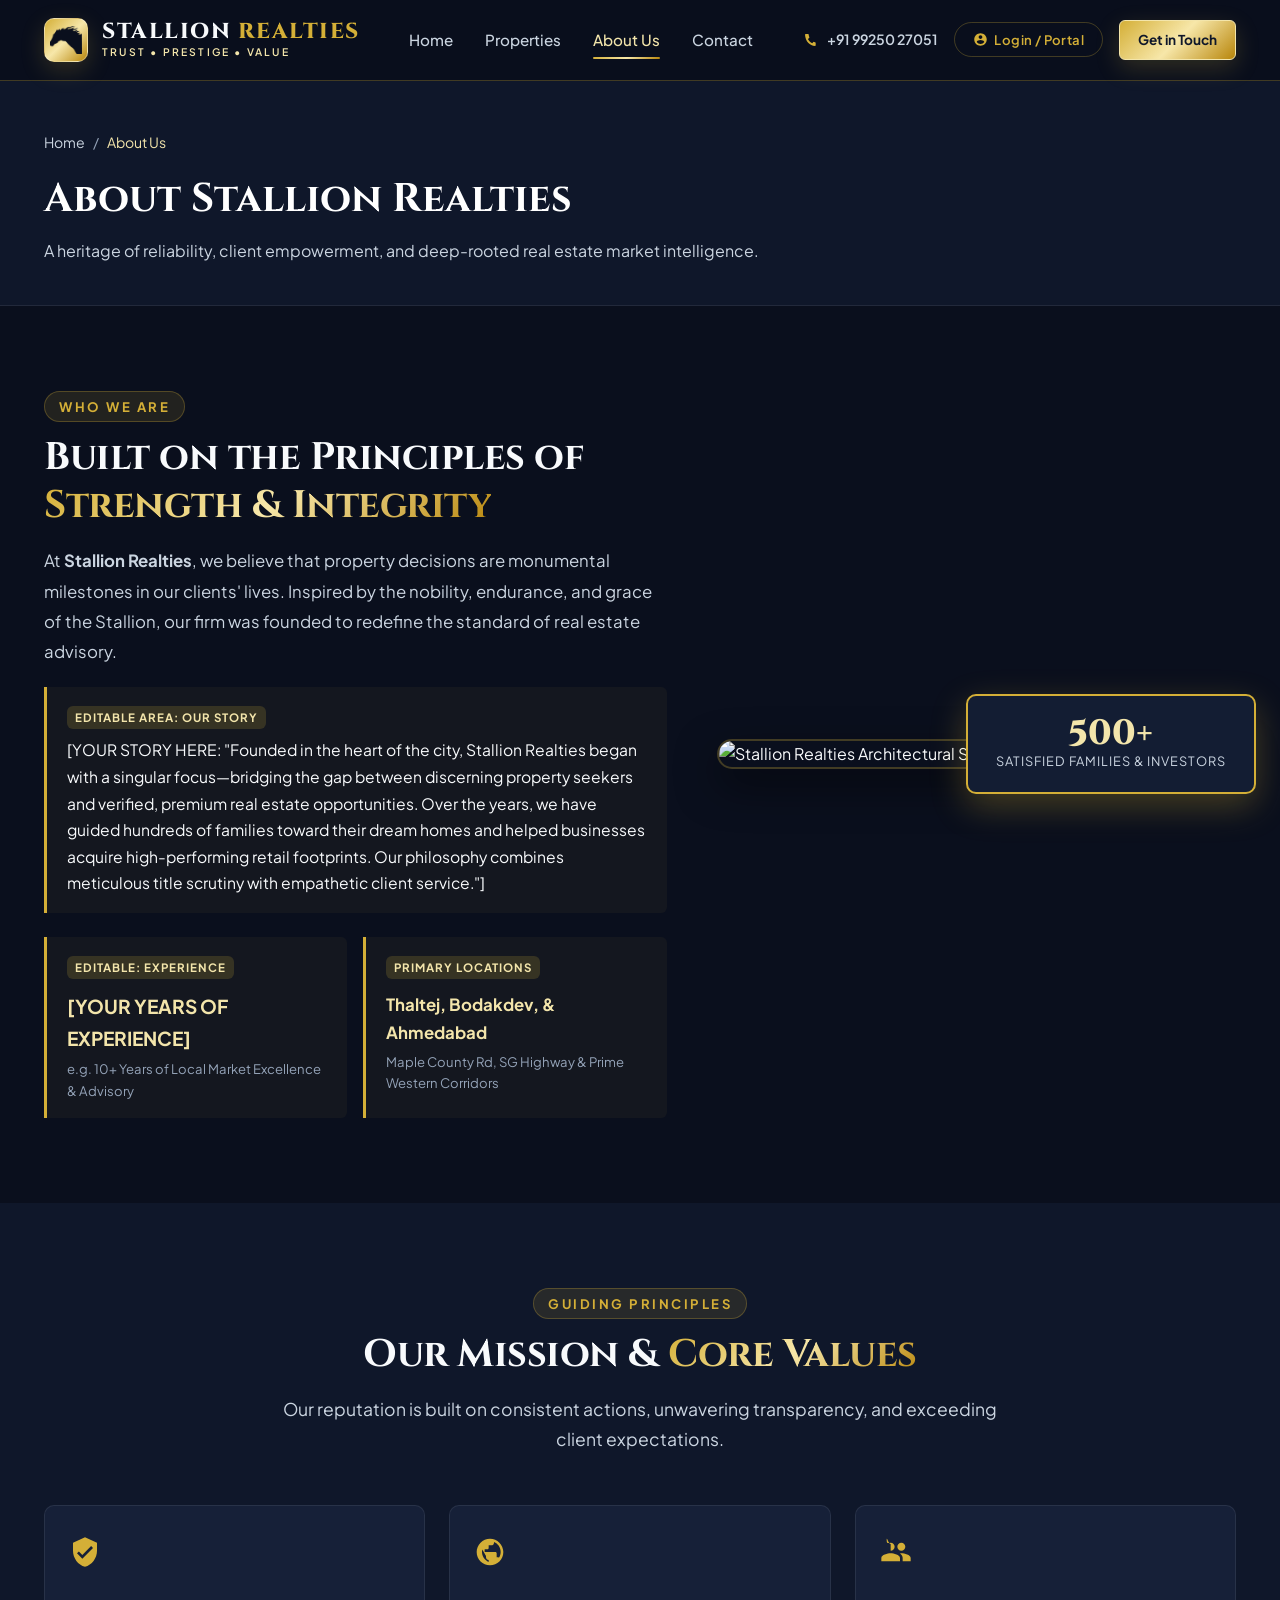
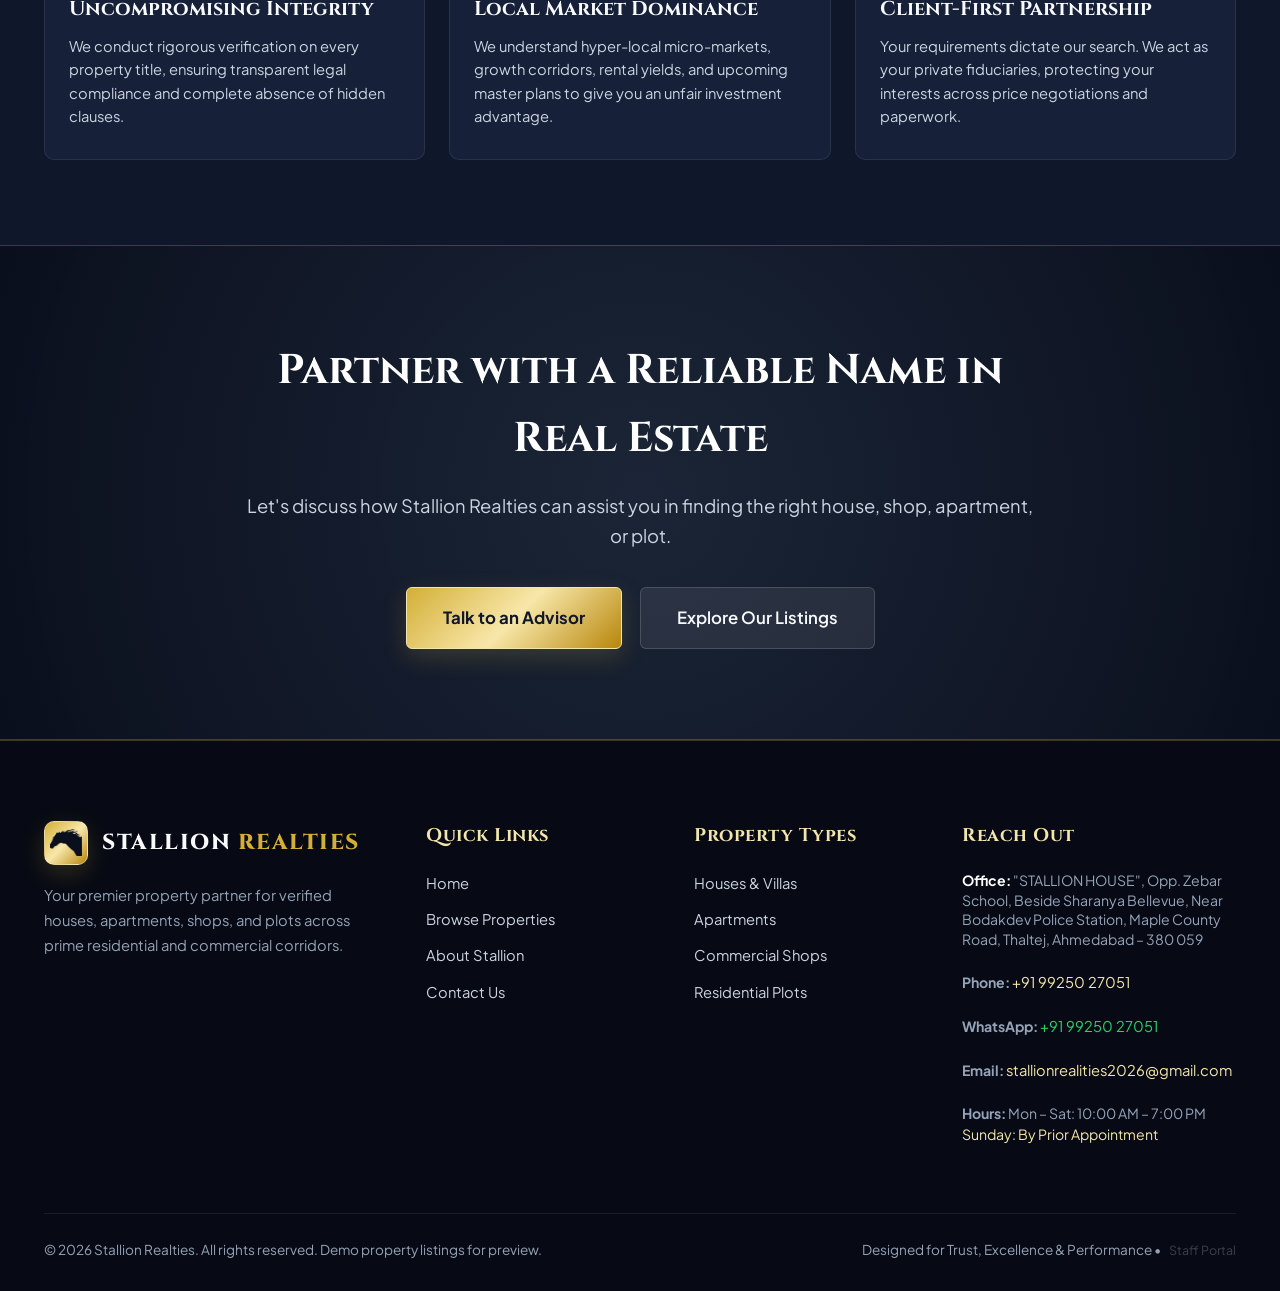
==== commit 6fbfe0f1: "chore: update official contact email to stallionrealities2026@gmail.com" ====
--- a/about.html
+++ b/about.html
@@ -279,7 +279,7 @@
             </p>
             <p style="margin-bottom: 8px;"><strong>Phone:</strong> <a href="tel:+919925027051" style="color: var(--gold-light); text-decoration: none;">+91 99250 27051</a></p>
             <p style="margin-bottom: 8px;"><strong>WhatsApp:</strong> <a href="https://wa.me/919925027051" target="_blank" rel="noopener noreferrer" style="color: var(--whatsapp-green); text-decoration: none;">+91 99250 27051</a></p>
-            <p style="margin-bottom: 8px;"><strong>Email:</strong> <a href="mailto:stallionrealities@gmail.com" style="color: var(--gold-light); text-decoration: none;">stallionrealities@gmail.com</a></p>
+            <p style="margin-bottom: 8px;"><strong>Email:</strong> <a href="mailto:stallionrealities2026@gmail.com" style="color: var(--gold-light); text-decoration: none;">stallionrealities2026@gmail.com</a></p>
             <p style="margin-bottom: 8px; line-height: 1.5;"><strong>Hours:</strong> Mon &ndash; Sat: 10:00 AM &ndash; 7:00 PM<br/><span style="color: var(--gold-light);">Sunday: By Prior Appointment</span></p>
           </div>
         </div>
--- a/css/style.css
+++ b/css/style.css
@@ -1,4 +1,4 @@
-﻿/* ==========================================================================
+/* ==========================================================================
    STALLION REALTIES - MASTER STYLESHEET
    Aesthetics: Deep Navy / Obsidian Base with Regal Gold Accents
    ========================================================================== */
@@ -2057,3 +2057,288 @@
 .auth-close:hover { color: var(--text-primary); }
 .auth-modal-header { position: relative; }
 
+/* ==========================================================================
+   PROPERTY SHARE MODAL & SHARE BUTTONS
+   ========================================================================== */
+.card-share-btn {
+  position: absolute;
+  top: 14px;
+  right: 14px;
+  width: 36px;
+  height: 36px;
+  border-radius: 50%;
+  background: rgba(10, 15, 29, 0.85);
+  backdrop-filter: blur(8px);
+  border: 1px solid var(--gold-border);
+  color: var(--gold-light);
+  display: flex;
+  align-items: center;
+  justify-content: center;
+  cursor: pointer;
+  z-index: 10;
+  transition: all var(--transition-fast);
+}
+
+.card-share-btn:hover {
+  background: var(--gold-primary);
+  color: #070a14;
+  transform: scale(1.1);
+  box-shadow: 0 4px 15px rgba(212, 175, 55, 0.4);
+}
+
+.card-share-btn svg {
+  width: 17px;
+  height: 17px;
+  fill: currentColor;
+}
+
+.share-btn-details {
+  display: inline-flex;
+  align-items: center;
+  justify-content: center;
+  gap: 8px;
+  padding: 11px 20px;
+  border-radius: var(--radius-sm);
+  font-weight: 600;
+  font-size: 0.95rem;
+  cursor: pointer;
+  border: 1px solid var(--gold-border);
+  background: rgba(212, 175, 55, 0.1);
+  color: var(--gold-light);
+  transition: all var(--transition-fast);
+  width: 100%;
+}
+
+.share-btn-details:hover {
+  background: var(--gold-gradient);
+  color: var(--text-dark);
+  box-shadow: var(--shadow-gold);
+  transform: translateY(-2px);
+}
+
+.share-btn-details svg {
+  width: 18px;
+  height: 18px;
+  fill: currentColor;
+}
+
+/* Share Modal Styling */
+.share-modal-overlay {
+  position: fixed;
+  inset: 0;
+  background: rgba(3, 6, 15, 0.85);
+  backdrop-filter: blur(10px);
+  z-index: 9999;
+  display: flex;
+  align-items: center;
+  justify-content: center;
+  padding: 20px;
+  opacity: 0;
+  pointer-events: none;
+  transition: opacity 0.25s ease;
+}
+
+.share-modal-overlay.open {
+  opacity: 1;
+  pointer-events: auto;
+}
+
+.share-modal {
+  background: #0d1424;
+  border: 1px solid var(--gold-border);
+  border-radius: var(--radius-lg);
+  width: 100%;
+  max-width: 480px;
+  padding: 28px 24px;
+  box-shadow: 0 20px 50px rgba(0, 0, 0, 0.7), 0 0 30px rgba(212, 175, 55, 0.15);
+  transform: translateY(20px) scale(0.96);
+  transition: all 0.25s cubic-bezier(0.16, 1, 0.3, 1);
+  position: relative;
+}
+
+.share-modal-overlay.open .share-modal {
+  transform: translateY(0) scale(1);
+}
+
+.share-modal-header {
+  display: flex;
+  justify-content: space-between;
+  align-items: flex-start;
+  margin-bottom: 16px;
+  padding-bottom: 12px;
+  border-bottom: 1px solid rgba(255, 255, 255, 0.08);
+}
+
+.share-modal-title {
+  font-family: var(--font-serif);
+  font-size: 1.4rem;
+  color: #fff;
+  margin-bottom: 4px;
+}
+
+.share-modal-subtitle {
+  font-size: 0.86rem;
+  color: var(--text-muted);
+}
+
+.share-prop-preview {
+  background: rgba(255, 255, 255, 0.03);
+  border: 1px solid rgba(255, 255, 255, 0.06);
+  border-radius: var(--radius-md);
+  padding: 12px;
+  display: flex;
+  gap: 14px;
+  align-items: center;
+  margin-bottom: 20px;
+}
+
+.share-prop-thumb {
+  width: 64px;
+  height: 64px;
+  border-radius: var(--radius-sm);
+  object-fit: cover;
+  flex-shrink: 0;
+  border: 1px solid var(--gold-border);
+}
+
+.share-prop-info h4 {
+  font-size: 0.96rem;
+  color: #fff;
+  margin-bottom: 4px;
+  white-space: nowrap;
+  overflow: hidden;
+  text-overflow: ellipsis;
+  max-width: 320px;
+}
+
+.share-prop-info p {
+  font-size: 0.82rem;
+  color: var(--gold-light);
+  font-weight: 600;
+}
+
+.share-channels-grid {
+  display: grid;
+  grid-template-columns: repeat(4, 1fr);
+  gap: 12px;
+  margin-bottom: 22px;
+}
+
+.share-channel-item {
+  display: flex;
+  flex-direction: column;
+  align-items: center;
+  justify-content: center;
+  gap: 6px;
+  background: rgba(255, 255, 255, 0.03);
+  border: 1px solid rgba(255, 255, 255, 0.08);
+  border-radius: var(--radius-md);
+  padding: 14px 6px;
+  color: var(--text-primary);
+  text-decoration: none;
+  font-size: 0.78rem;
+  font-weight: 500;
+  cursor: pointer;
+  transition: all var(--transition-fast);
+}
+
+.share-channel-item:hover {
+  transform: translateY(-3px);
+}
+
+.share-channel-item.whatsapp:hover {
+  border-color: #25d366;
+  background: rgba(37, 211, 102, 0.12);
+  color: #25d366;
+}
+
+.share-channel-item.facebook:hover {
+  border-color: #1877f2;
+  background: rgba(24, 119, 242, 0.12);
+  color: #1877f2;
+}
+
+.share-channel-item.twitter:hover {
+  border-color: #1da1f2;
+  background: rgba(29, 161, 242, 0.12);
+  color: #1da1f2;
+}
+
+.share-channel-item.linkedin:hover {
+  border-color: #0077b5;
+  background: rgba(0, 119, 181, 0.12);
+  color: #0077b5;
+}
+
+.share-channel-item.email:hover {
+  border-color: var(--gold-primary);
+  background: rgba(212, 175, 55, 0.12);
+  color: var(--gold-light);
+}
+
+.share-channel-item.sms:hover {
+  border-color: #34d399;
+  background: rgba(52, 211, 153, 0.12);
+  color: #34d399;
+}
+
+.share-channel-item.native:hover {
+  border-color: var(--gold-light);
+  background: rgba(212, 175, 55, 0.15);
+  color: var(--gold-light);
+}
+
+.share-channel-icon {
+  width: 38px;
+  height: 38px;
+  border-radius: 50%;
+  display: flex;
+  align-items: center;
+  justify-content: center;
+  background: rgba(255, 255, 255, 0.05);
+}
+
+.share-channel-icon svg {
+  width: 20px;
+  height: 20px;
+  fill: currentColor;
+}
+
+.share-copy-box {
+  display: flex;
+  gap: 8px;
+  align-items: center;
+  background: rgba(0, 0, 0, 0.35);
+  border: 1px solid rgba(255, 255, 255, 0.1);
+  border-radius: var(--radius-sm);
+  padding: 6px 6px 6px 14px;
+}
+
+.share-copy-input {
+  background: transparent;
+  border: none;
+  color: var(--text-secondary);
+  font-size: 0.85rem;
+  width: 100%;
+  outline: none;
+  font-family: inherit;
+}
+
+.share-copy-btn {
+  padding: 8px 16px;
+  border-radius: var(--radius-sm);
+  background: var(--gold-gradient);
+  color: var(--text-dark);
+  font-weight: 600;
+  font-size: 0.82rem;
+  border: none;
+  cursor: pointer;
+  white-space: nowrap;
+  transition: all var(--transition-fast);
+}
+
+.share-copy-btn:hover {
+  box-shadow: var(--shadow-gold);
+}
+
+
--- a/css/responsive.css
+++ b/css/responsive.css
@@ -236,4 +236,9 @@
   .cta-actions {
     flex-direction: column;
   }
-}
+
+  .share-channels-grid {
+    grid-template-columns: repeat(3, 1fr);
+    gap: 8px;
+  }
+}
